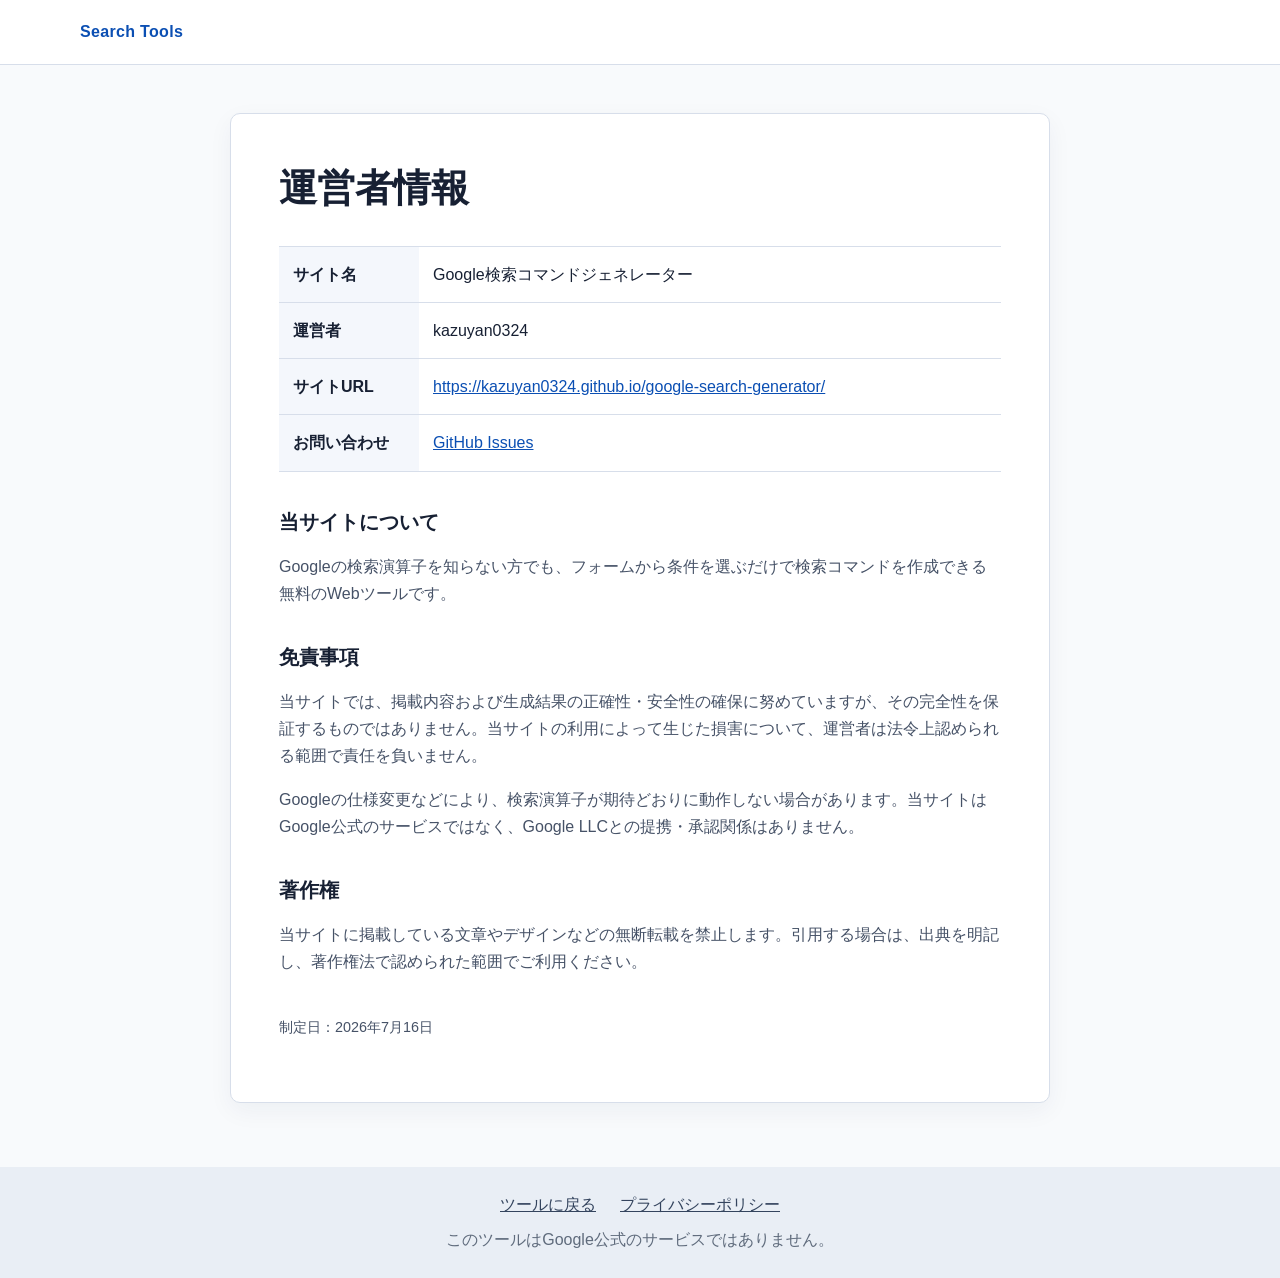
==== about/index.html @ 4227eb2c "Add privacy policy and operator information pages" ====
<!doctype html>
<html lang="ja">
<head>
  <meta charset="utf-8">
  <meta name="viewport" content="width=device-width, initial-scale=1">
  <title>運営者情報｜Google検索コマンドジェネレーター</title>
  <meta name="description" content="Google検索コマンドジェネレーターの運営者情報です。">
  <link rel="stylesheet" href="../tools/google-search/styles.css">
</head>
<body>
  <header class="gs-header"><div class="gs-container"><a class="gs-brand" href="../tools/google-search/">Search Tools</a></div></header>
  <main class="gs-container gs-legal">
    <article class="gs-legal-card">
      <h1>運営者情報</h1>
      <dl>
        <dt>サイト名</dt><dd>Google検索コマンドジェネレーター</dd>
        <dt>運営者</dt><dd>kazuyan0324</dd>
        <dt>サイトURL</dt><dd><a href="https://kazuyan0324.github.io/google-search-generator/">https://kazuyan0324.github.io/google-search-generator/</a></dd>
        <dt>お問い合わせ</dt><dd><a href="https://github.com/kazuyan0324/google-search-generator/issues" target="_blank" rel="noopener noreferrer">GitHub Issues</a></dd>
      </dl>

      <h2>当サイトについて</h2>
      <p>Googleの検索演算子を知らない方でも、フォームから条件を選ぶだけで検索コマンドを作成できる無料のWebツールです。</p>

      <h2>免責事項</h2>
      <p>当サイトでは、掲載内容および生成結果の正確性・安全性の確保に努めていますが、その完全性を保証するものではありません。当サイトの利用によって生じた損害について、運営者は法令上認められる範囲で責任を負いません。</p>
      <p>Googleの仕様変更などにより、検索演算子が期待どおりに動作しない場合があります。当サイトはGoogle公式のサービスではなく、Google LLCとの提携・承認関係はありません。</p>

      <h2>著作権</h2>
      <p>当サイトに掲載している文章やデザインなどの無断転載を禁止します。引用する場合は、出典を明記し、著作権法で認められた範囲でご利用ください。</p>
      <p class="gs-updated">制定日：2026年7月16日</p>
    </article>
  </main>
  <footer class="gs-footer"><div class="gs-container"><nav class="gs-footer-nav" aria-label="フッターナビゲーション"><a href="../tools/google-search/">ツールに戻る</a><a href="../privacy/">プライバシーポリシー</a></nav><p>このツールはGoogle公式のサービスではありません。</p></div></footer>
</body>
</html>
---- tools/google-search/styles.css ----
:root { --gs-blue:#1769e0; --gs-blue-dark:#0b4fb3; --gs-text:#172033; --gs-muted:#5f6b7c; --gs-line:#d7deea; --gs-soft:#f4f7fc; --gs-white:#fff; --gs-danger:#b42318; }
* { box-sizing:border-box; }
body { margin:0; color:var(--gs-text); background:#f8fafc; font-family:-apple-system,BlinkMacSystemFont,"Segoe UI","Noto Sans JP",sans-serif; line-height:1.7; }
button,input,textarea,select { font:inherit; }
.gs-container { width:min(1120px,calc(100% - 40px)); margin-inline:auto; }
.gs-header { background:var(--gs-white); border-bottom:1px solid var(--gs-line); }
.gs-header .gs-container { min-height:64px; display:flex; align-items:center; }
.gs-brand { color:var(--gs-blue-dark); font-weight:750; text-decoration:none; letter-spacing:.02em; }
.gs-hero { padding:64px 0 48px; text-align:center; background:linear-gradient(180deg,#eef5ff 0%,#f8fafc 100%); }
.gs-eyebrow { margin:0 0 8px; color:var(--gs-blue-dark); font-size:.82rem; font-weight:700; letter-spacing:.08em; text-transform:uppercase; }
.gs-hero h1 { margin:0; font-size:clamp(1.8rem,4vw,2.8rem); line-height:1.3; }
.gs-hero p:last-child { max-width:720px; margin:18px auto 0; color:var(--gs-muted); }
.gs-tool-layout { display:grid; grid-template-columns:minmax(0,1fr) 360px; gap:28px; align-items:start; padding-block:40px 56px; }
.gs-form { display:grid; gap:22px; }
.gs-card,.gs-result,.gs-presets,.gs-guide { background:var(--gs-white); border:1px solid var(--gs-line); border-radius:10px; box-shadow:0 8px 24px rgba(20,43,78,.05); }
.gs-card { min-width:0; margin:0; padding:22px; }
.gs-card legend { padding:0 8px; font-size:1.15rem; font-weight:750; }
.gs-fields { display:grid; grid-template-columns:repeat(2,minmax(0,1fr)); gap:20px; }
.gs-field { min-width:0; }
.gs-field--wide { grid-column:1/-1; }
.gs-field > label:first-child { display:block; margin-bottom:6px; font-weight:650; }
.gs-field input[type="text"],.gs-field input[type="date"],.gs-field textarea,.gs-field select { width:100%; min-height:48px; padding:10px 12px; color:var(--gs-text); background:#fff; border:1px solid #aeb9c9; border-radius:6px; }
.gs-field textarea { resize:vertical; }
.gs-field small { display:block; margin-top:5px; color:var(--gs-muted); }
.gs-check { display:flex; gap:8px; align-items:center; margin-top:9px; color:var(--gs-muted); cursor:pointer; }
.gs-check input { width:18px; height:18px; accent-color:var(--gs-blue); }
:focus-visible { outline:3px solid rgba(23,105,224,.35); outline-offset:2px; }
.gs-result { position:sticky; top:24px; padding:24px; border-top:4px solid var(--gs-blue); }
.gs-result h2 { margin:0 0 14px; font-size:1.15rem; }
.gs-command { display:block; min-height:128px; padding:16px; overflow-wrap:anywhere; white-space:pre-wrap; color:#1b3155; background:#edf4ff; border:1px solid #b9d2f7; border-radius:6px; font-family:ui-monospace,SFMono-Regular,Consolas,monospace; line-height:1.6; }
.gs-actions { display:grid; grid-template-columns:1fr 1fr; gap:10px; margin-top:16px; }
.gs-button { min-height:46px; padding:9px 14px; border:1px solid transparent; border-radius:6px; font-weight:700; cursor:pointer; }
.gs-button:disabled { opacity:.5; cursor:not-allowed; }
.gs-button--primary { color:#fff; background:var(--gs-blue); }
.gs-button--primary:hover:not(:disabled) { background:var(--gs-blue-dark); }
.gs-button--secondary { color:var(--gs-blue-dark); background:#fff; border-color:var(--gs-blue); }
.gs-button--plain { grid-column:1/-1; color:#3f4c5f; background:#eef1f5; }
.gs-status { min-height:1.7em; margin:10px 0 0; color:#19713d; font-size:.9rem; }
.gs-status[data-error="true"] { color:var(--gs-danger); }
.gs-presets { padding:28px; margin-bottom:48px; }
.gs-presets h2,.gs-guide h2 { margin-top:0; line-height:1.4; }
.gs-preset-grid { display:grid; grid-template-columns:repeat(3,minmax(0,1fr)); gap:12px; }
.gs-preset { min-height:92px; padding:15px; text-align:left; color:var(--gs-text); background:#fff; border:1px solid var(--gs-line); border-radius:7px; cursor:pointer; }
.gs-preset:hover { border-color:var(--gs-blue); background:#f6f9ff; }
.gs-preset strong,.gs-preset span { display:block; }
.gs-preset span { margin-top:5px; color:var(--gs-muted); font-size:.84rem; overflow-wrap:anywhere; }
.gs-guide { padding:clamp(24px,5vw,48px); margin-bottom:56px; }
.gs-guide section + section { margin-top:40px; }
.gs-guide p { color:#465267; }
.gs-table-wrap { overflow-x:auto; }
table { width:100%; border-collapse:collapse; }
th,td { padding:11px 14px; text-align:left; border:1px solid var(--gs-line); }
th { background:var(--gs-soft); }
code { color:#0b4fb3; font-weight:700; }
.gs-footer { padding:24px 0; text-align:center; color:var(--gs-muted); background:#e9eef5; }
.gs-footer p { margin:0; }
.gs-footer-nav { display:flex; justify-content:center; flex-wrap:wrap; gap:10px 24px; margin-bottom:8px; }
.gs-footer a { color:#34445e; }
.gs-legal { max-width:820px; padding-block:48px 64px; }
.gs-legal-card { padding:clamp(24px,5vw,48px); background:#fff; border:1px solid var(--gs-line); border-radius:10px; box-shadow:0 8px 24px rgba(20,43,78,.05); }
.gs-legal h1 { margin:0 0 32px; font-size:clamp(1.8rem,4vw,2.4rem); line-height:1.35; }
.gs-legal h2 { margin:36px 0 10px; font-size:1.25rem; line-height:1.45; }
.gs-legal p,.gs-legal li { color:#465267; }
.gs-legal dl { display:grid; grid-template-columns:140px 1fr; margin:0; border-top:1px solid var(--gs-line); }
.gs-legal dt,.gs-legal dd { margin:0; padding:14px; border-bottom:1px solid var(--gs-line); }
.gs-legal dt { font-weight:700; background:var(--gs-soft); }
.gs-legal a { color:var(--gs-blue-dark); }
.gs-updated { margin-top:40px; font-size:.9rem; }
@media (max-width:900px) { .gs-tool-layout { grid-template-columns:1fr; } .gs-result { position:static; } .gs-preset-grid { grid-template-columns:repeat(2,minmax(0,1fr)); } }
@media (max-width:600px) { .gs-container { width:min(100% - 24px,1120px); } .gs-hero { padding:44px 0 36px; } .gs-tool-layout { gap:20px; padding-block:28px 40px; } .gs-card,.gs-result,.gs-presets { padding:18px; } .gs-fields,.gs-preset-grid,.gs-actions { grid-template-columns:1fr; } .gs-field--wide,.gs-button--plain { grid-column:auto; } .gs-button,.gs-preset { width:100%; } .gs-legal { padding-block:28px 40px; } .gs-legal dl { grid-template-columns:1fr; } .gs-legal dt { border-bottom:0; } }
@media (prefers-reduced-motion:reduce) { *,*::before,*::after { scroll-behavior:auto!important; } }
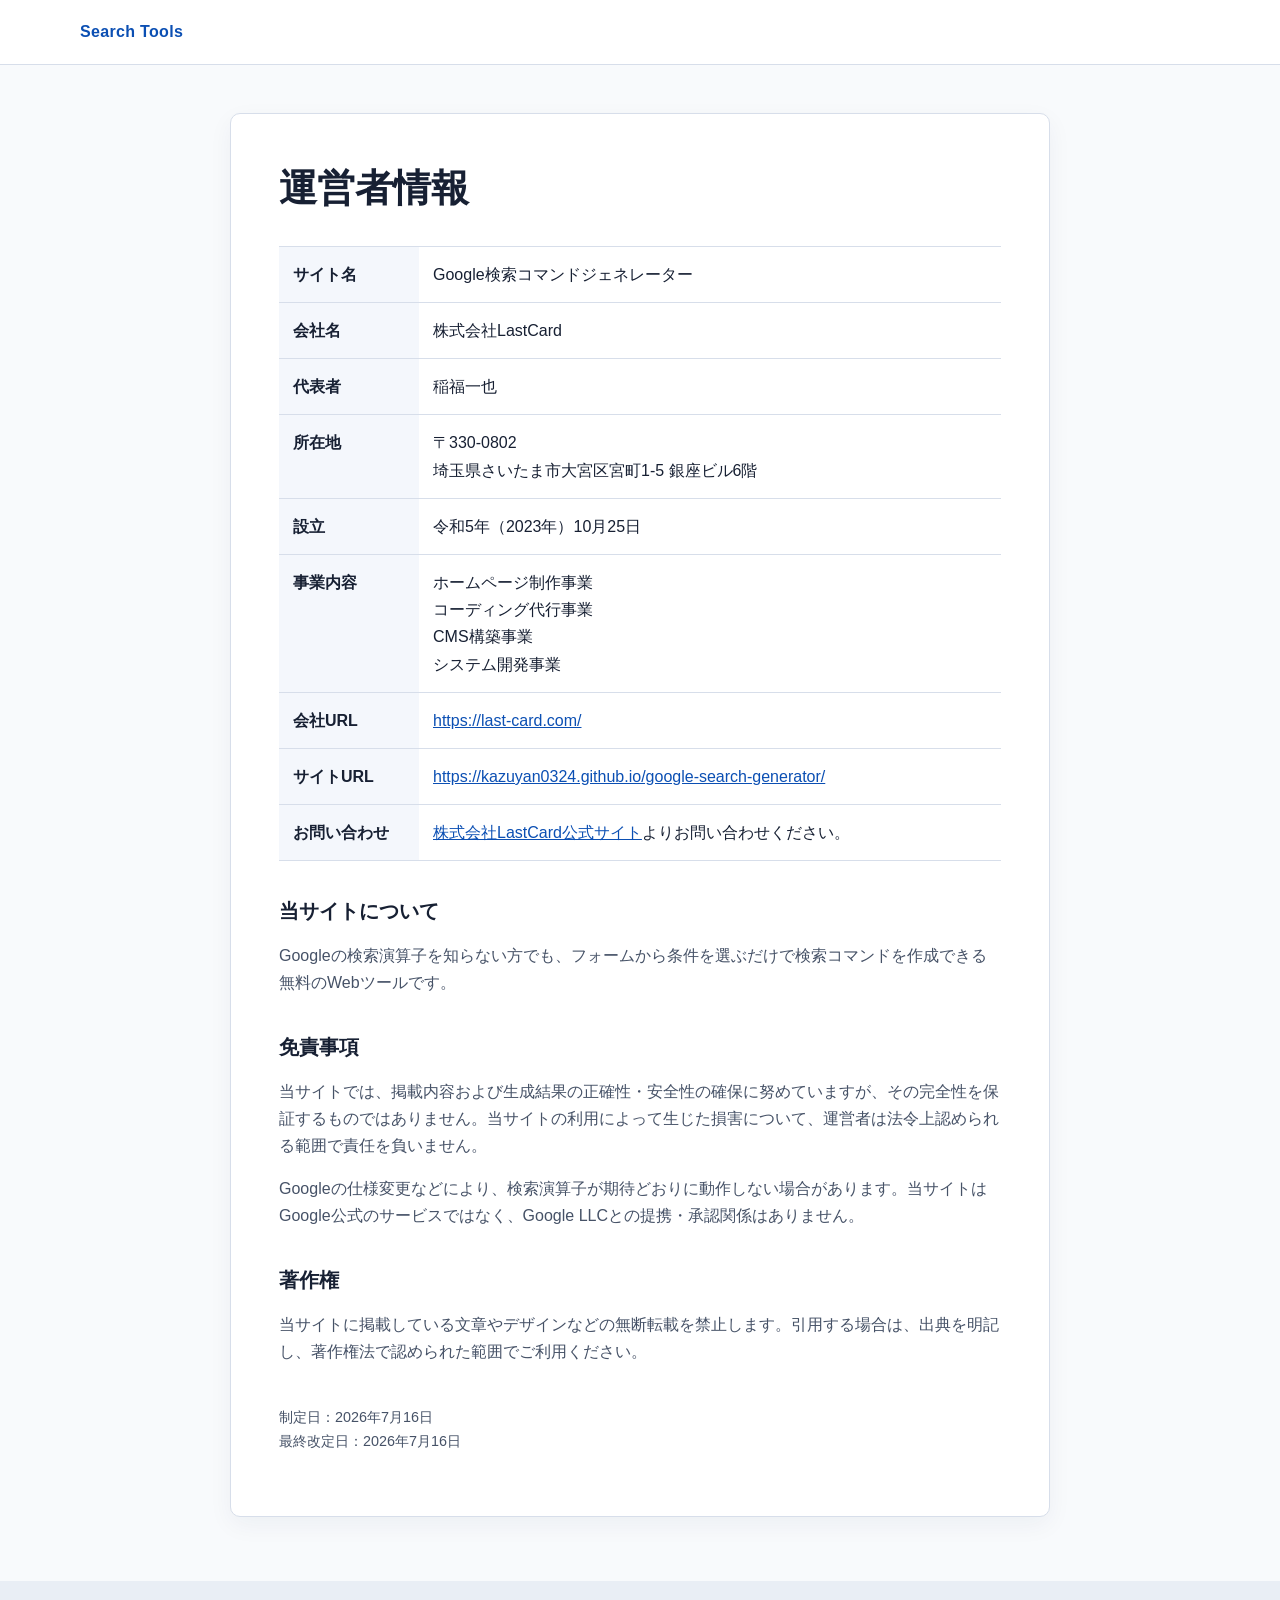
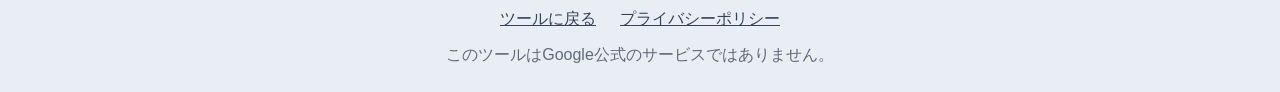
==== commit 53237a78: "Update legal pages with company information" ====
--- a/about/index.html
+++ b/about/index.html
@@ -14,9 +14,14 @@
       <h1>運営者情報</h1>
       <dl>
         <dt>サイト名</dt><dd>Google検索コマンドジェネレーター</dd>
-        <dt>運営者</dt><dd>kazuyan0324</dd>
+        <dt>会社名</dt><dd>株式会社LastCard</dd>
+        <dt>代表者</dt><dd>稲福一也</dd>
+        <dt>所在地</dt><dd>〒330-0802<br>埼玉県さいたま市大宮区宮町1-5 銀座ビル6階</dd>
+        <dt>設立</dt><dd>令和5年（2023年）10月25日</dd>
+        <dt>事業内容</dt><dd>ホームページ制作事業<br>コーディング代行事業<br>CMS構築事業<br>システム開発事業</dd>
+        <dt>会社URL</dt><dd><a href="https://last-card.com/" target="_blank" rel="noopener noreferrer">https://last-card.com/</a></dd>
         <dt>サイトURL</dt><dd><a href="https://kazuyan0324.github.io/google-search-generator/">https://kazuyan0324.github.io/google-search-generator/</a></dd>
-        <dt>お問い合わせ</dt><dd><a href="https://github.com/kazuyan0324/google-search-generator/issues" target="_blank" rel="noopener noreferrer">GitHub Issues</a></dd>
+        <dt>お問い合わせ</dt><dd><a href="https://last-card.com/" target="_blank" rel="noopener noreferrer">株式会社LastCard公式サイト</a>よりお問い合わせください。</dd>
       </dl>
 
       <h2>当サイトについて</h2>
@@ -28,7 +33,7 @@
 
       <h2>著作権</h2>
       <p>当サイトに掲載している文章やデザインなどの無断転載を禁止します。引用する場合は、出典を明記し、著作権法で認められた範囲でご利用ください。</p>
-      <p class="gs-updated">制定日：2026年7月16日</p>
+      <p class="gs-updated">制定日：2026年7月16日<br>最終改定日：2026年7月16日</p>
     </article>
   </main>
   <footer class="gs-footer"><div class="gs-container"><nav class="gs-footer-nav" aria-label="フッターナビゲーション"><a href="../tools/google-search/">ツールに戻る</a><a href="../privacy/">プライバシーポリシー</a></nav><p>このツールはGoogle公式のサービスではありません。</p></div></footer>
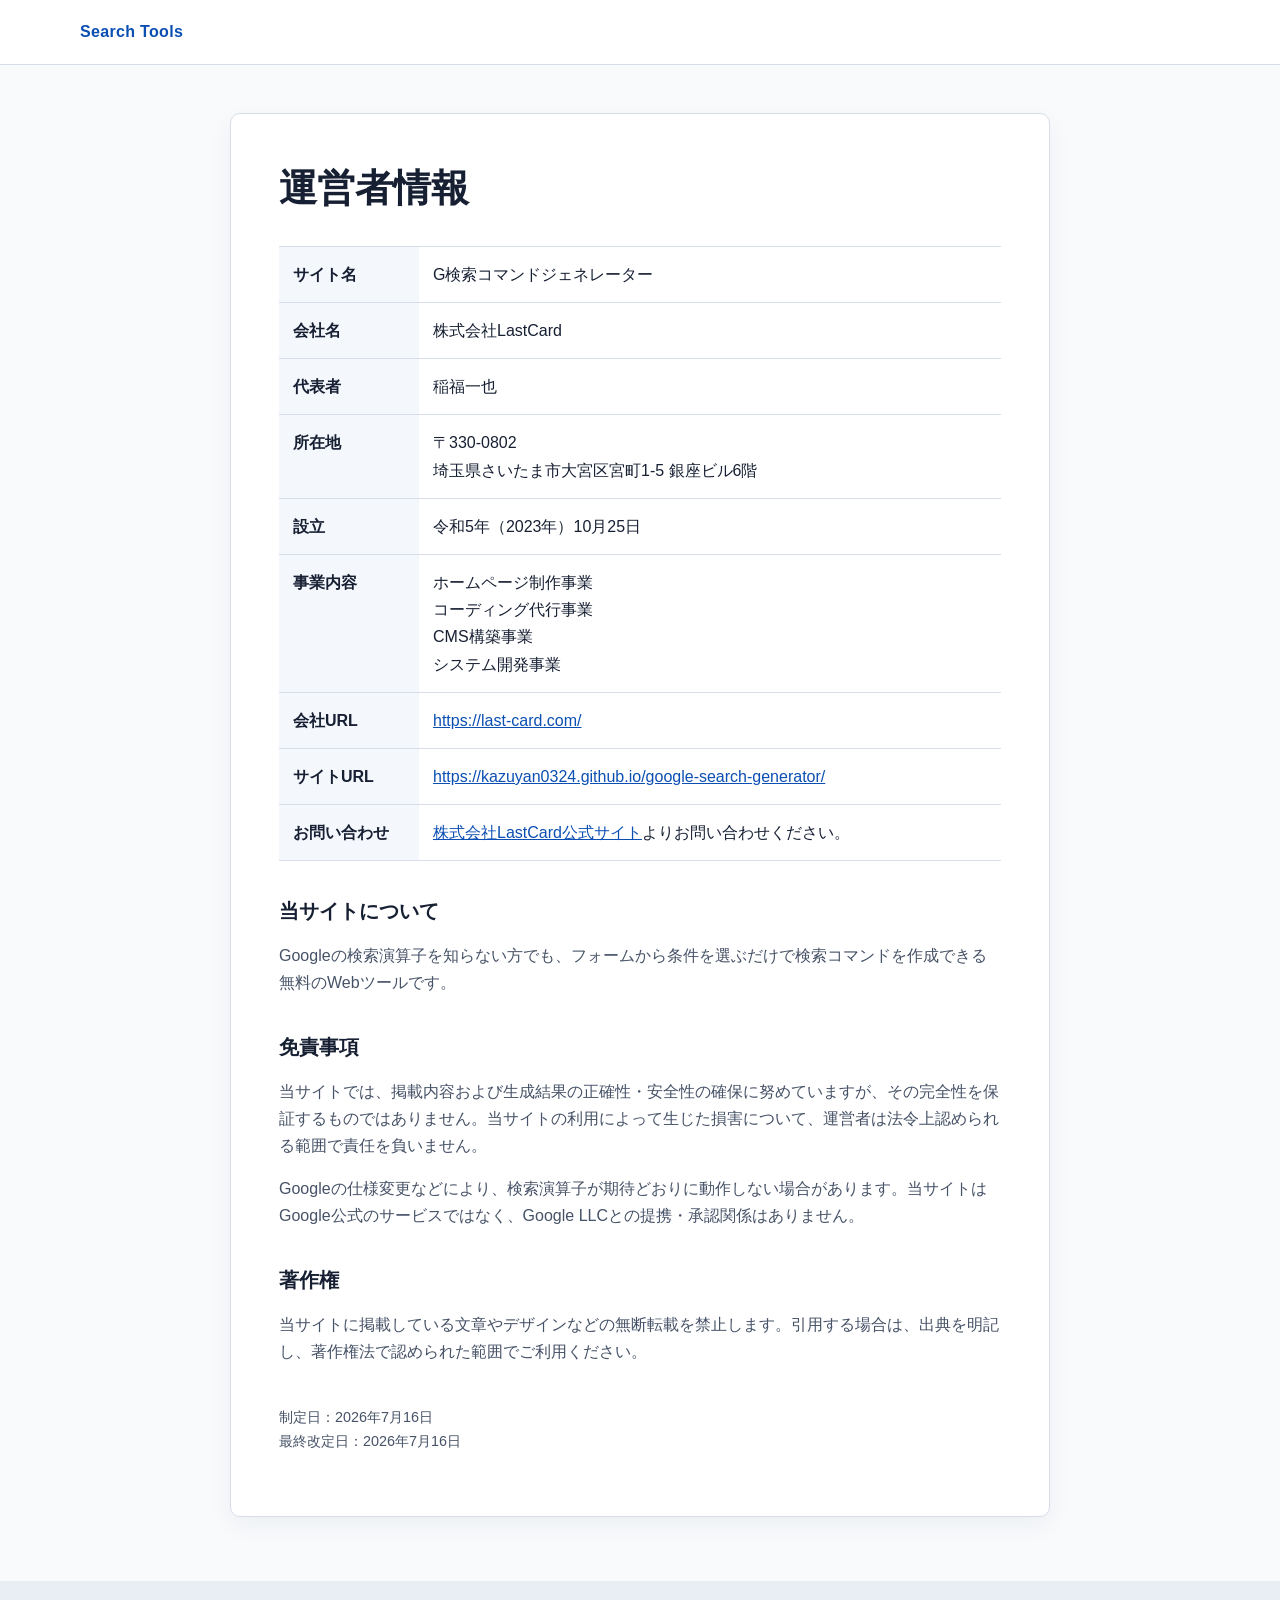
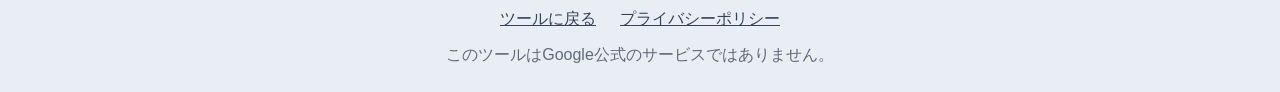
==== commit 8f3d1420: "Rename tool and remove direct Google search action" ====
--- a/about/index.html
+++ b/about/index.html
@@ -3,8 +3,23 @@
 <head>
   <meta charset="utf-8">
   <meta name="viewport" content="width=device-width, initial-scale=1">
-  <title>運営者情報｜Google検索コマンドジェネレーター</title>
-  <meta name="description" content="Google検索コマンドジェネレーターの運営者情報です。">
+  <meta http-equiv="Content-Security-Policy" content="default-src 'self'; script-src 'self'; style-src 'self'; img-src 'self' data:; font-src 'self'; connect-src 'none'; object-src 'none'; base-uri 'self'; form-action 'none'; upgrade-insecure-requests">
+  <meta name="referrer" content="no-referrer">
+  <title>運営者情報｜G検索コマンドジェネレーター</title>
+  <meta name="description" content="G検索コマンドジェネレーターの運営者情報です。">
+  <link rel="canonical" href="https://kazuyan0324.github.io/google-search-generator/about/">
+  <meta property="og:type" content="website">
+  <meta property="og:locale" content="ja_JP">
+  <meta property="og:site_name" content="G検索コマンドジェネレーター">
+  <meta property="og:title" content="運営者情報｜G検索コマンドジェネレーター">
+  <meta property="og:description" content="株式会社LastCardが運営するG検索コマンドジェネレーターの運営者情報です。">
+  <meta property="og:url" content="https://kazuyan0324.github.io/google-search-generator/about/">
+  <meta property="og:image" content="https://kazuyan0324.github.io/google-search-generator/assets/ogp-google-search-generator.png">
+  <meta property="og:image:width" content="1200"><meta property="og:image:height" content="630">
+  <meta name="twitter:card" content="summary_large_image">
+  <meta name="twitter:title" content="運営者情報｜G検索コマンドジェネレーター">
+  <meta name="twitter:description" content="株式会社LastCardが運営するG検索コマンドジェネレーターの運営者情報です。">
+  <meta name="twitter:image" content="https://kazuyan0324.github.io/google-search-generator/assets/ogp-google-search-generator.png">
   <link rel="stylesheet" href="../tools/google-search/styles.css">
 </head>
 <body>
@@ -13,7 +28,7 @@
     <article class="gs-legal-card">
       <h1>運営者情報</h1>
       <dl>
-        <dt>サイト名</dt><dd>Google検索コマンドジェネレーター</dd>
+        <dt>サイト名</dt><dd>G検索コマンドジェネレーター</dd>
         <dt>会社名</dt><dd>株式会社LastCard</dd>
         <dt>代表者</dt><dd>稲福一也</dd>
         <dt>所在地</dt><dd>〒330-0802<br>埼玉県さいたま市大宮区宮町1-5 銀座ビル6階</dd>
--- a/tools/google-search/styles.css
+++ b/tools/google-search/styles.css
@@ -28,13 +28,12 @@
 .gs-result { position:sticky; top:24px; padding:24px; border-top:4px solid var(--gs-blue); }
 .gs-result h2 { margin:0 0 14px; font-size:1.15rem; }
 .gs-command { display:block; min-height:128px; padding:16px; overflow-wrap:anywhere; white-space:pre-wrap; color:#1b3155; background:#edf4ff; border:1px solid #b9d2f7; border-radius:6px; font-family:ui-monospace,SFMono-Regular,Consolas,monospace; line-height:1.6; }
+.gs-result-help { margin:12px 0 0; color:var(--gs-muted); font-size:.9rem; }
 .gs-actions { display:grid; grid-template-columns:1fr 1fr; gap:10px; margin-top:16px; }
 .gs-button { min-height:46px; padding:9px 14px; border:1px solid transparent; border-radius:6px; font-weight:700; cursor:pointer; }
 .gs-button:disabled { opacity:.5; cursor:not-allowed; }
-.gs-button--primary { color:#fff; background:var(--gs-blue); }
-.gs-button--primary:hover:not(:disabled) { background:var(--gs-blue-dark); }
 .gs-button--secondary { color:var(--gs-blue-dark); background:#fff; border-color:var(--gs-blue); }
-.gs-button--plain { grid-column:1/-1; color:#3f4c5f; background:#eef1f5; }
+.gs-button--plain { color:#3f4c5f; background:#eef1f5; }
 .gs-status { min-height:1.7em; margin:10px 0 0; color:#19713d; font-size:.9rem; }
 .gs-status[data-error="true"] { color:var(--gs-danger); }
 .gs-presets { padding:28px; margin-bottom:48px; }
